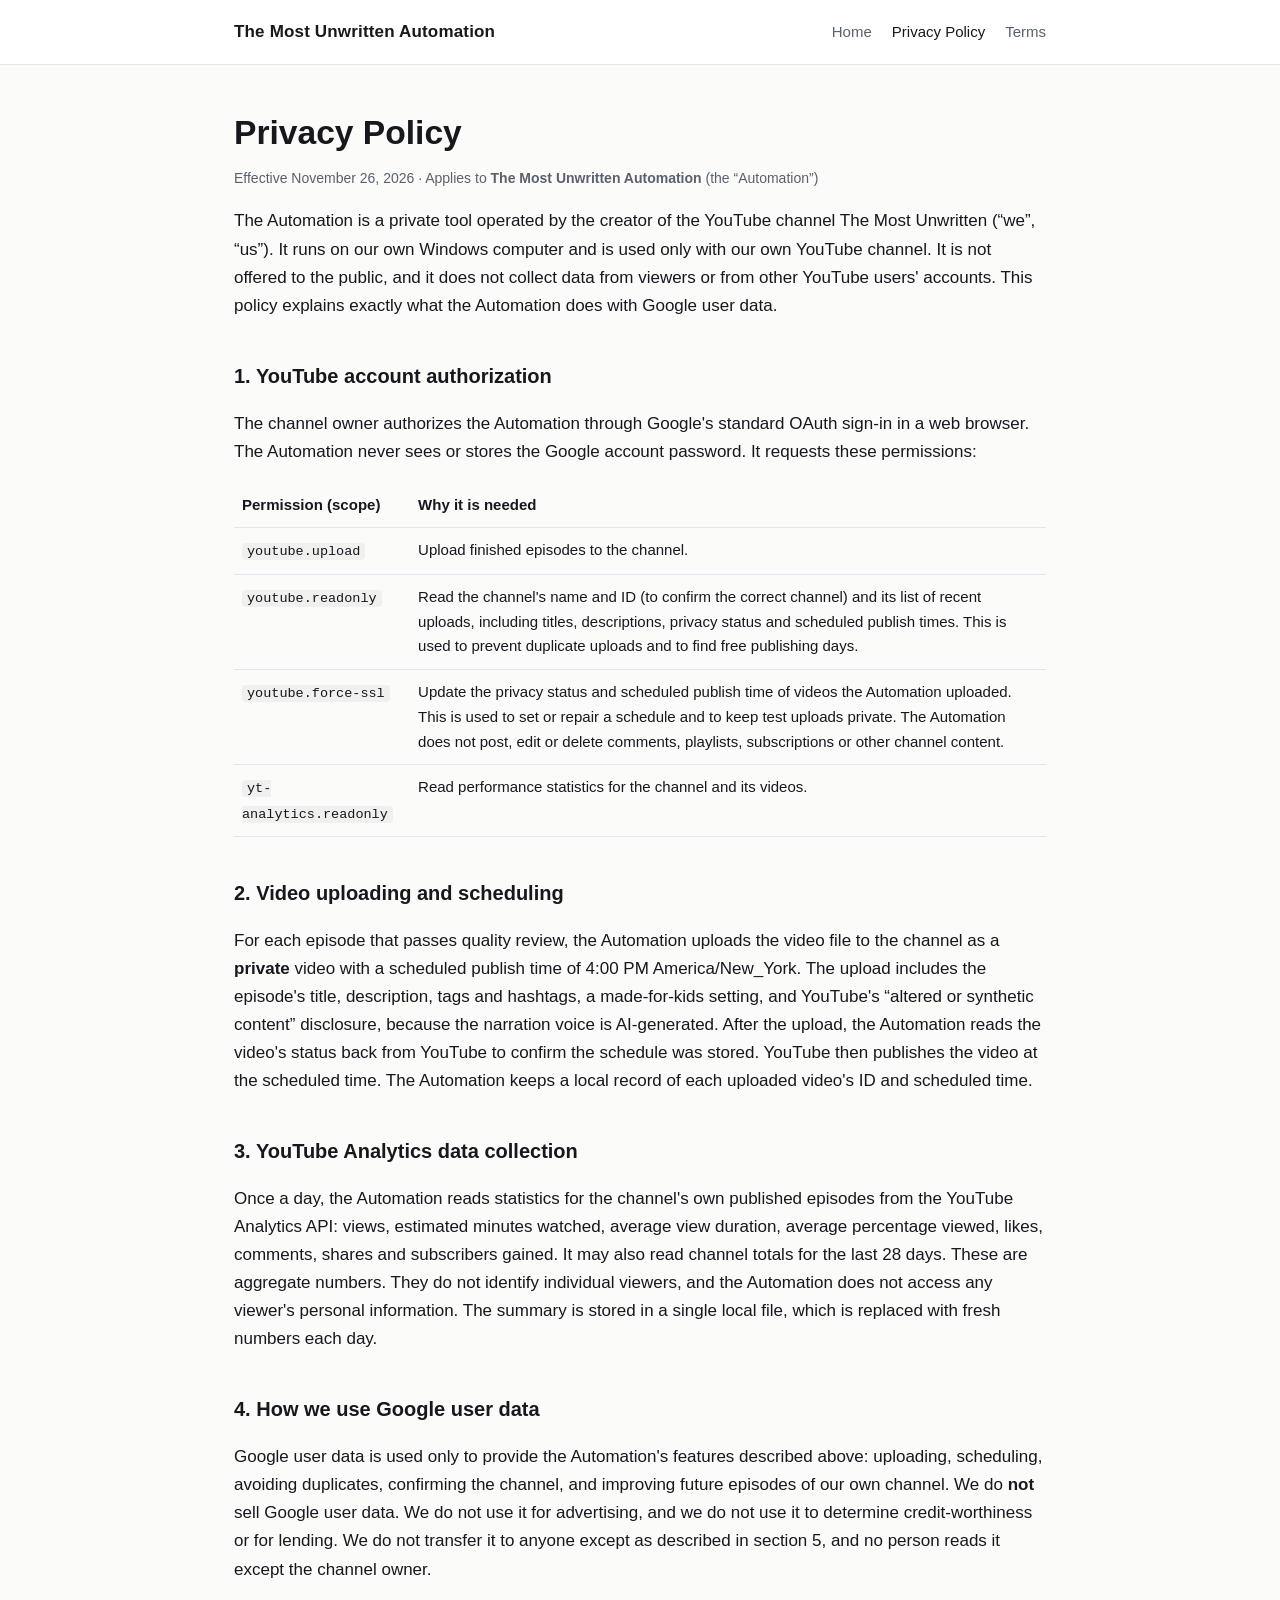
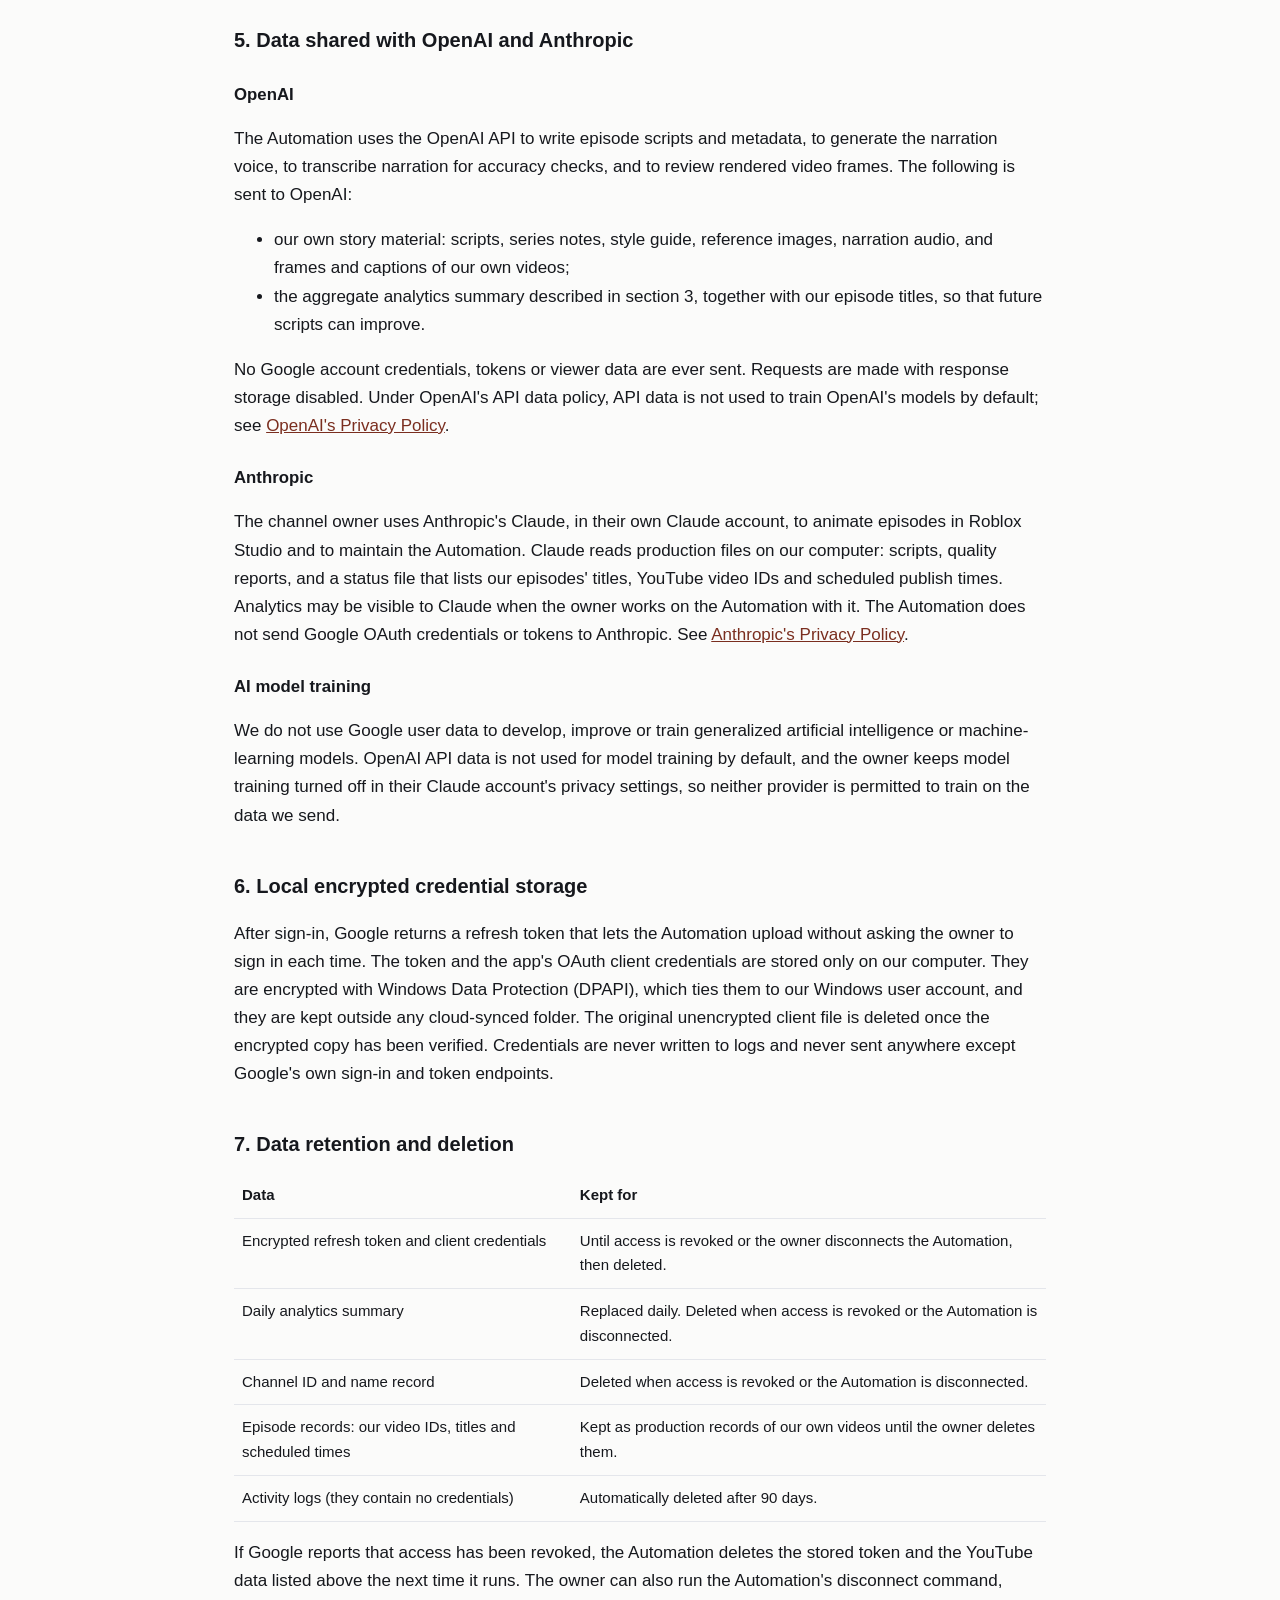
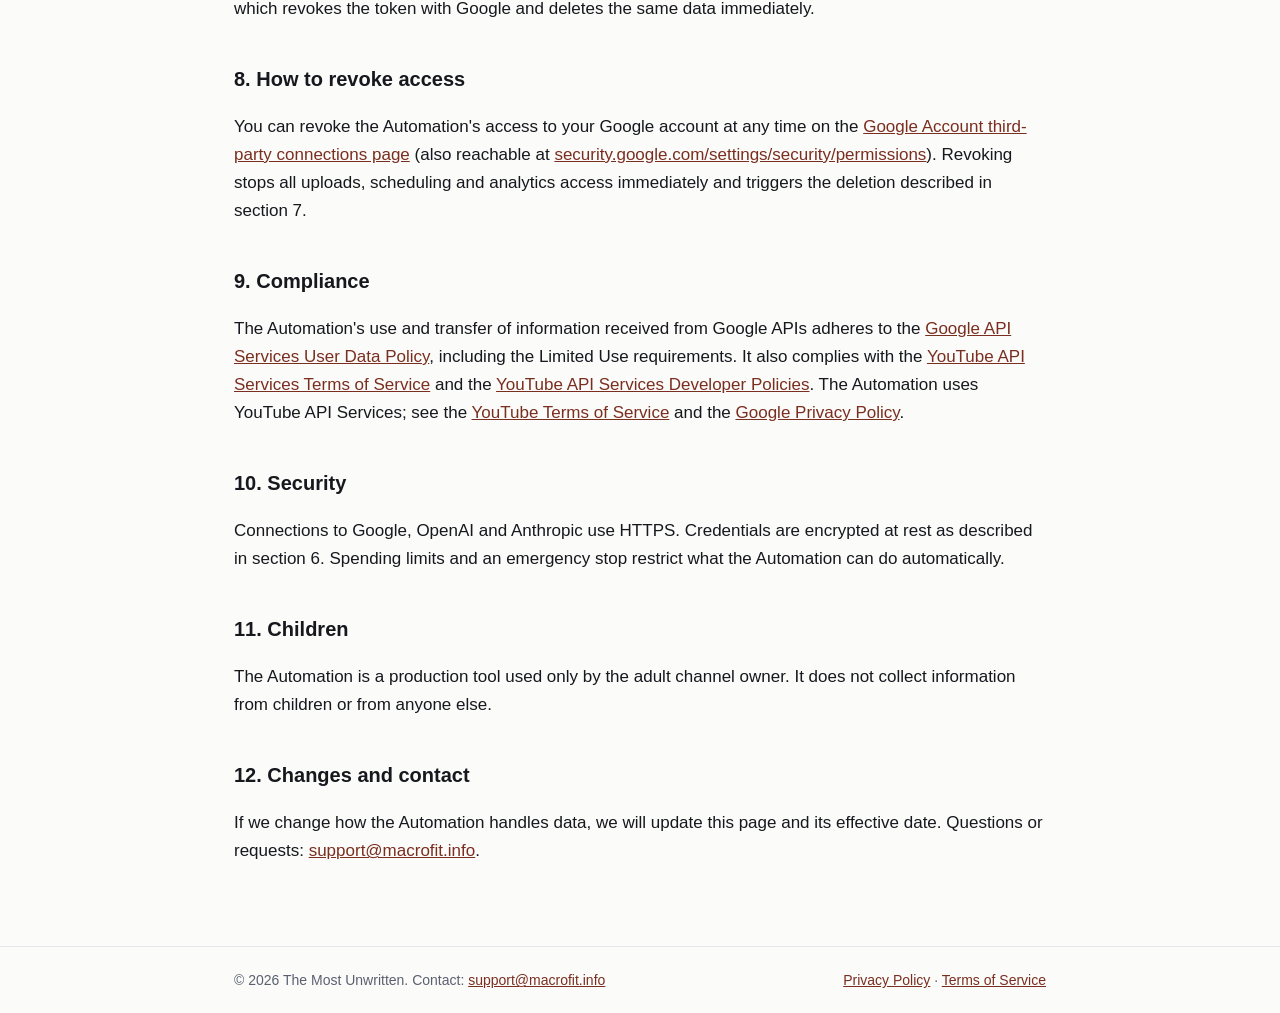
==== privacy.html @ 55de54b1 "Add files via upload" ====
<!DOCTYPE html>
<html lang="en"><head><meta charset="utf-8"><meta name="viewport" content="width=device-width,initial-scale=1"><title>Privacy Policy | The Most Unwritten Automation</title><meta name="description" content="How The Most Unwritten Automation accesses, uses, stores, shares and deletes Google and YouTube user data."><link rel="stylesheet" href="/style.css"><!--GSV--></head><body>
<header><div class="bar"><a class="brand" href="/">The Most Unwritten Automation</a><nav><a href="/">Home</a><a href="/privacy.html" aria-current="page">Privacy Policy</a><a href="/terms.html">Terms</a></nav></div></header>
<main>
<h1>Privacy Policy</h1>
<p class="meta">Effective November 26, 2026 &middot; Applies to <strong>The Most Unwritten Automation</strong> (the &ldquo;Automation&rdquo;)</p>
<p>The Automation is a private tool operated by the creator of the YouTube channel The Most Unwritten (&ldquo;we&rdquo;, &ldquo;us&rdquo;). It runs on our own Windows computer and is used only with our own YouTube channel. It is not offered to the public, and it does not collect data from viewers or from other YouTube users' accounts. This policy explains exactly what the Automation does with Google user data.</p>

<h2>1. YouTube account authorization</h2>
<p>The channel owner authorizes the Automation through Google's standard OAuth sign-in in a web browser. The Automation never sees or stores the Google account password. It requests these permissions:</p>
<table>
<tr><th>Permission (scope)</th><th>Why it is needed</th></tr>
<tr><td><code>youtube.upload</code></td><td>Upload finished episodes to the channel.</td></tr>
<tr><td><code>youtube.readonly</code></td><td>Read the channel's name and ID (to confirm the correct channel) and its list of recent uploads, including titles, descriptions, privacy status and scheduled publish times. This is used to prevent duplicate uploads and to find free publishing days.</td></tr>
<tr><td><code>youtube.force-ssl</code></td><td>Update the privacy status and scheduled publish time of videos the Automation uploaded. This is used to set or repair a schedule and to keep test uploads private. The Automation does not post, edit or delete comments, playlists, subscriptions or other channel content.</td></tr>
<tr><td><code>yt-analytics.readonly</code></td><td>Read performance statistics for the channel and its videos.</td></tr>
</table>

<h2>2. Video uploading and scheduling</h2>
<p>For each episode that passes quality review, the Automation uploads the video file to the channel as a <strong>private</strong> video with a scheduled publish time of 4:00 PM America/New_York. The upload includes the episode's title, description, tags and hashtags, a made-for-kids setting, and YouTube's &ldquo;altered or synthetic content&rdquo; disclosure, because the narration voice is AI-generated. After the upload, the Automation reads the video's status back from YouTube to confirm the schedule was stored. YouTube then publishes the video at the scheduled time. The Automation keeps a local record of each uploaded video's ID and scheduled time.</p>

<h2>3. YouTube Analytics data collection</h2>
<p>Once a day, the Automation reads statistics for the channel's own published episodes from the YouTube Analytics API: views, estimated minutes watched, average view duration, average percentage viewed, likes, comments, shares and subscribers gained. It may also read channel totals for the last 28 days. These are aggregate numbers. They do not identify individual viewers, and the Automation does not access any viewer's personal information. The summary is stored in a single local file, which is replaced with fresh numbers each day.</p>

<h2>4. How we use Google user data</h2>
<p>Google user data is used only to provide the Automation's features described above: uploading, scheduling, avoiding duplicates, confirming the channel, and improving future episodes of our own channel. We do <strong>not</strong> sell Google user data. We do not use it for advertising, and we do not use it to determine credit-worthiness or for lending. We do not transfer it to anyone except as described in section 5, and no person reads it except the channel owner.</p>

<h2>5. Data shared with OpenAI and Anthropic</h2>
<h3>OpenAI</h3>
<p>The Automation uses the OpenAI API to write episode scripts and metadata, to generate the narration voice, to transcribe narration for accuracy checks, and to review rendered video frames. The following is sent to OpenAI:</p>
<ul>
<li>our own story material: scripts, series notes, style guide, reference images, narration audio, and frames and captions of our own videos;</li>
<li>the aggregate analytics summary described in section 3, together with our episode titles, so that future scripts can improve.</li>
</ul>
<p>No Google account credentials, tokens or viewer data are ever sent. Requests are made with response storage disabled. Under OpenAI's API data policy, API data is not used to train OpenAI's models by default; see <a href="https://openai.com/policies/privacy-policy">OpenAI's Privacy Policy</a>.</p>
<h3>Anthropic</h3>
<p>The channel owner uses Anthropic's Claude, in their own Claude account, to animate episodes in Roblox Studio and to maintain the Automation. Claude reads production files on our computer: scripts, quality reports, and a status file that lists our episodes' titles, YouTube video IDs and scheduled publish times. Analytics may be visible to Claude when the owner works on the Automation with it. The Automation does not send Google OAuth credentials or tokens to Anthropic. See <a href="https://www.anthropic.com/legal/privacy">Anthropic's Privacy Policy</a>.</p>
<h3>AI model training</h3>
<p>We do not use Google user data to develop, improve or train generalized artificial intelligence or machine-learning models. OpenAI API data is not used for model training by default, and the owner keeps model training turned off in their Claude account's privacy settings, so neither provider is permitted to train on the data we send.</p>

<h2>6. Local encrypted credential storage</h2>
<p>After sign-in, Google returns a refresh token that lets the Automation upload without asking the owner to sign in each time. The token and the app's OAuth client credentials are stored only on our computer. They are encrypted with Windows Data Protection (DPAPI), which ties them to our Windows user account, and they are kept outside any cloud-synced folder. The original unencrypted client file is deleted once the encrypted copy has been verified. Credentials are never written to logs and never sent anywhere except Google's own sign-in and token endpoints.</p>

<h2>7. Data retention and deletion</h2>
<table>
<tr><th>Data</th><th>Kept for</th></tr>
<tr><td>Encrypted refresh token and client credentials</td><td>Until access is revoked or the owner disconnects the Automation, then deleted.</td></tr>
<tr><td>Daily analytics summary</td><td>Replaced daily. Deleted when access is revoked or the Automation is disconnected.</td></tr>
<tr><td>Channel ID and name record</td><td>Deleted when access is revoked or the Automation is disconnected.</td></tr>
<tr><td>Episode records: our video IDs, titles and scheduled times</td><td>Kept as production records of our own videos until the owner deletes them.</td></tr>
<tr><td>Activity logs (they contain no credentials)</td><td>Automatically deleted after 90 days.</td></tr>
</table>
<p>If Google reports that access has been revoked, the Automation deletes the stored token and the YouTube data listed above the next time it runs. The owner can also run the Automation's disconnect command, which revokes the token with Google and deletes the same data immediately.</p>

<h2>8. How to revoke access</h2>
<p>You can revoke the Automation's access to your Google account at any time on the <a href="https://myaccount.google.com/connections">Google Account third-party connections page</a> (also reachable at <a href="https://security.google.com/settings/security/permissions">security.google.com/settings/security/permissions</a>). Revoking stops all uploads, scheduling and analytics access immediately and triggers the deletion described in section 7.</p>

<h2>9. Compliance</h2>
<p>The Automation's use and transfer of information received from Google APIs adheres to the <a href="https://developers.google.com/terms/api-services-user-data-policy">Google API Services User Data Policy</a>, including the Limited Use requirements. It also complies with the <a href="https://developers.google.com/youtube/terms/api-services-terms-of-service">YouTube API Services Terms of Service</a> and the <a href="https://developers.google.com/youtube/terms/developer-policies">YouTube API Services Developer Policies</a>. The Automation uses YouTube API Services; see the <a href="https://www.youtube.com/t/terms">YouTube Terms of Service</a> and the <a href="https://policies.google.com/privacy">Google Privacy Policy</a>.</p>

<h2>10. Security</h2>
<p>Connections to Google, OpenAI and Anthropic use HTTPS. Credentials are encrypted at rest as described in section 6. Spending limits and an emergency stop restrict what the Automation can do automatically.</p>

<h2>11. Children</h2>
<p>The Automation is a production tool used only by the adult channel owner. It does not collect information from children or from anyone else.</p>

<h2>12. Changes and contact</h2>
<p>If we change how the Automation handles data, we will update this page and its effective date. Questions or requests: <a href="mailto:support@macrofit.info">support@macrofit.info</a>.</p>

</main>
<footer><div class="bar"><span>&copy; 2026 The Most Unwritten. Contact: <a href="mailto:support@macrofit.info">support@macrofit.info</a></span><span><a href="/privacy.html">Privacy Policy</a> &middot; <a href="/terms.html">Terms of Service</a></span></div></footer>
</body></html>
---- style.css ----
:root{--ink:#16181d;--muted:#5b6070;--line:#e4e6eb;--bg:#fbfbfa;--accent:#7a2e1f}
*{box-sizing:border-box}html{-webkit-text-size-adjust:100%}
body{margin:0;background:var(--bg);color:var(--ink);font:17px/1.65 -apple-system,BlinkMacSystemFont,"Segoe UI",Roboto,Helvetica,Arial,sans-serif}
a{color:var(--accent)}a:hover{text-decoration:none}
header{border-bottom:1px solid var(--line);background:#fff}
.bar{max-width:860px;margin:0 auto;padding:18px 24px;display:flex;justify-content:space-between;align-items:center;gap:16px;flex-wrap:wrap}
.brand{font-weight:700;letter-spacing:.01em;color:var(--ink);text-decoration:none}
nav a{margin-left:20px;color:var(--muted);text-decoration:none;font-size:15px}nav a:hover,nav a[aria-current]{color:var(--ink)}
main{max-width:860px;margin:0 auto;padding:48px 24px 64px}
h1{font-size:2.1rem;line-height:1.2;margin:0 0 12px}h2{font-size:1.25rem;margin:40px 0 8px}h3{font-size:1.05rem;margin:24px 0 4px}
.lede{font-size:1.15rem;color:var(--muted);max-width:40em}
.meta{color:var(--muted);font-size:14px}
.grid{display:grid;grid-template-columns:repeat(auto-fit,minmax(230px,1fr));gap:16px;margin:28px 0}
.card{background:#fff;border:1px solid var(--line);border-radius:10px;padding:18px 20px}.card h3{margin-top:0}
table{border-collapse:collapse;width:100%;font-size:15px;margin:12px 0}th,td{text-align:left;vertical-align:top;border-bottom:1px solid var(--line);padding:10px 8px}th{font-weight:600}
code{font-size:.9em;background:#f0f0ee;padding:1px 5px;border-radius:4px}
footer{border-top:1px solid var(--line);color:var(--muted);font-size:14px}footer .bar{padding:22px 24px}
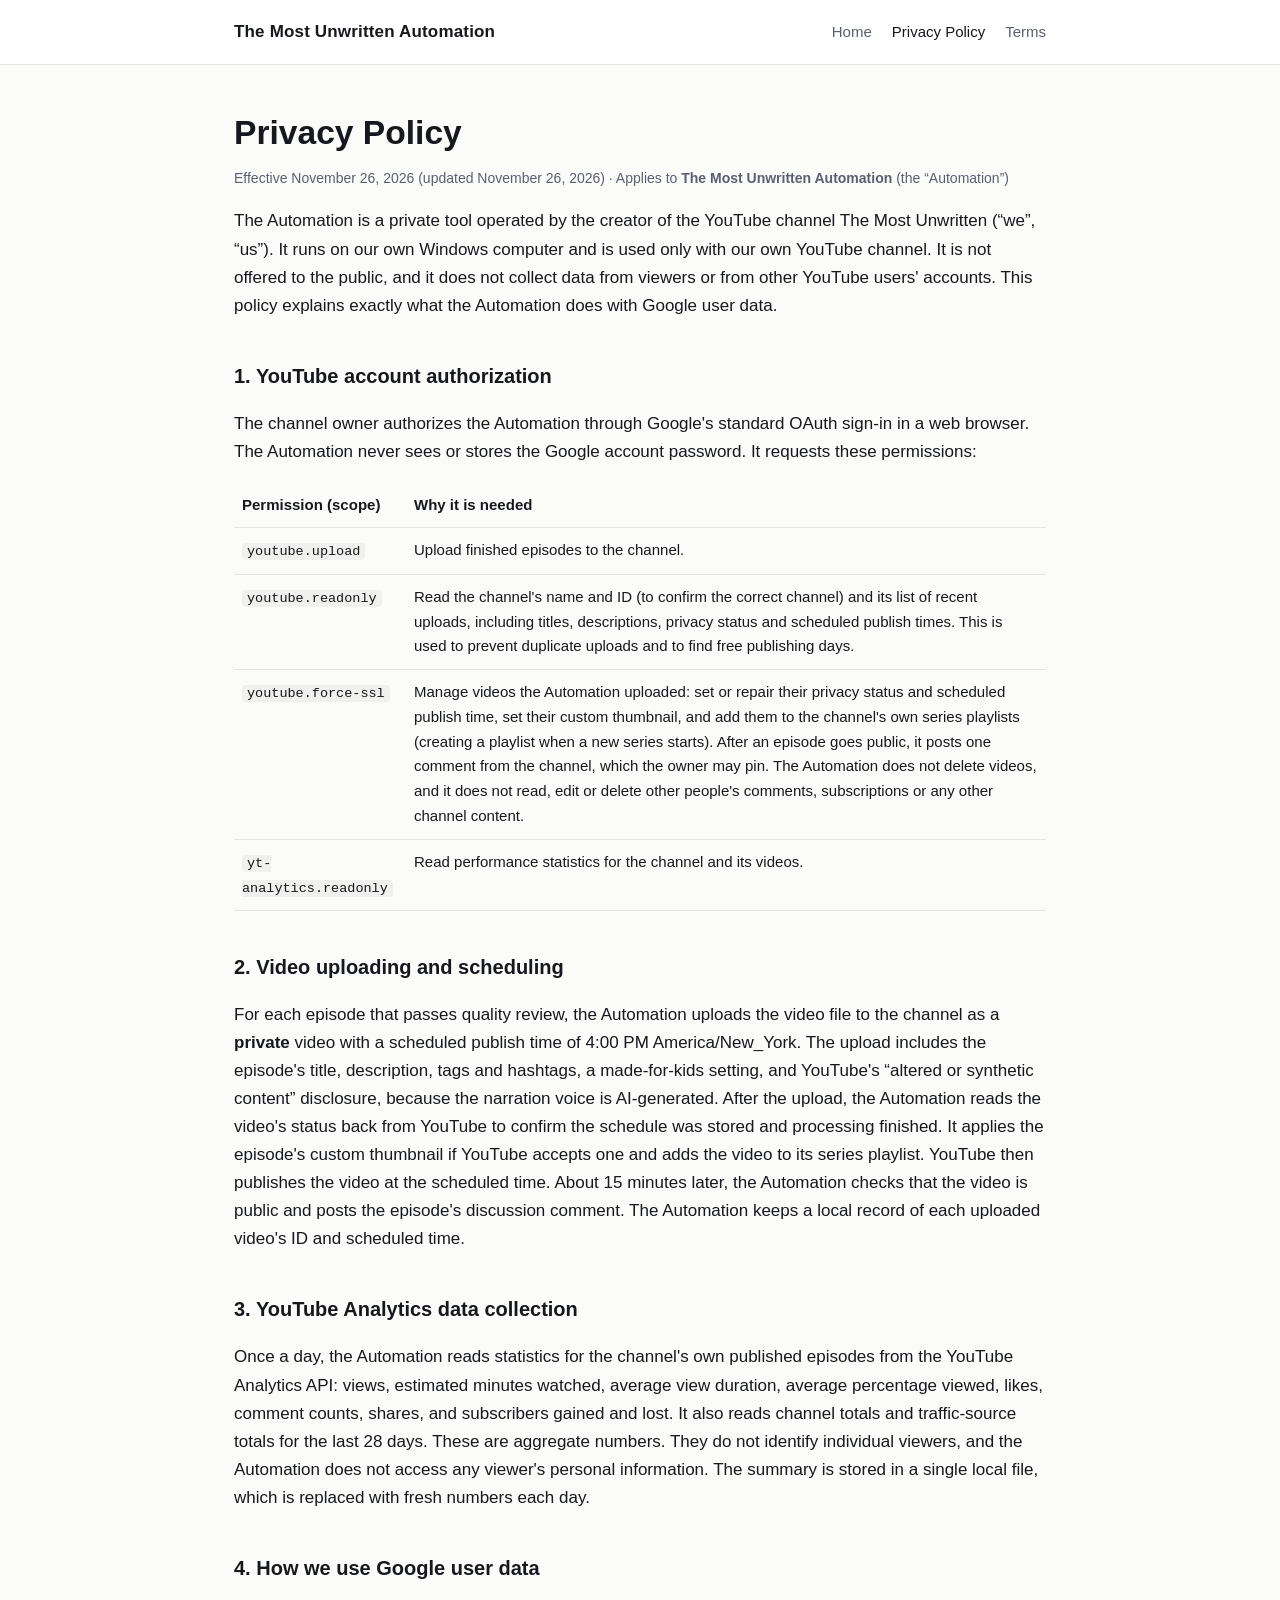
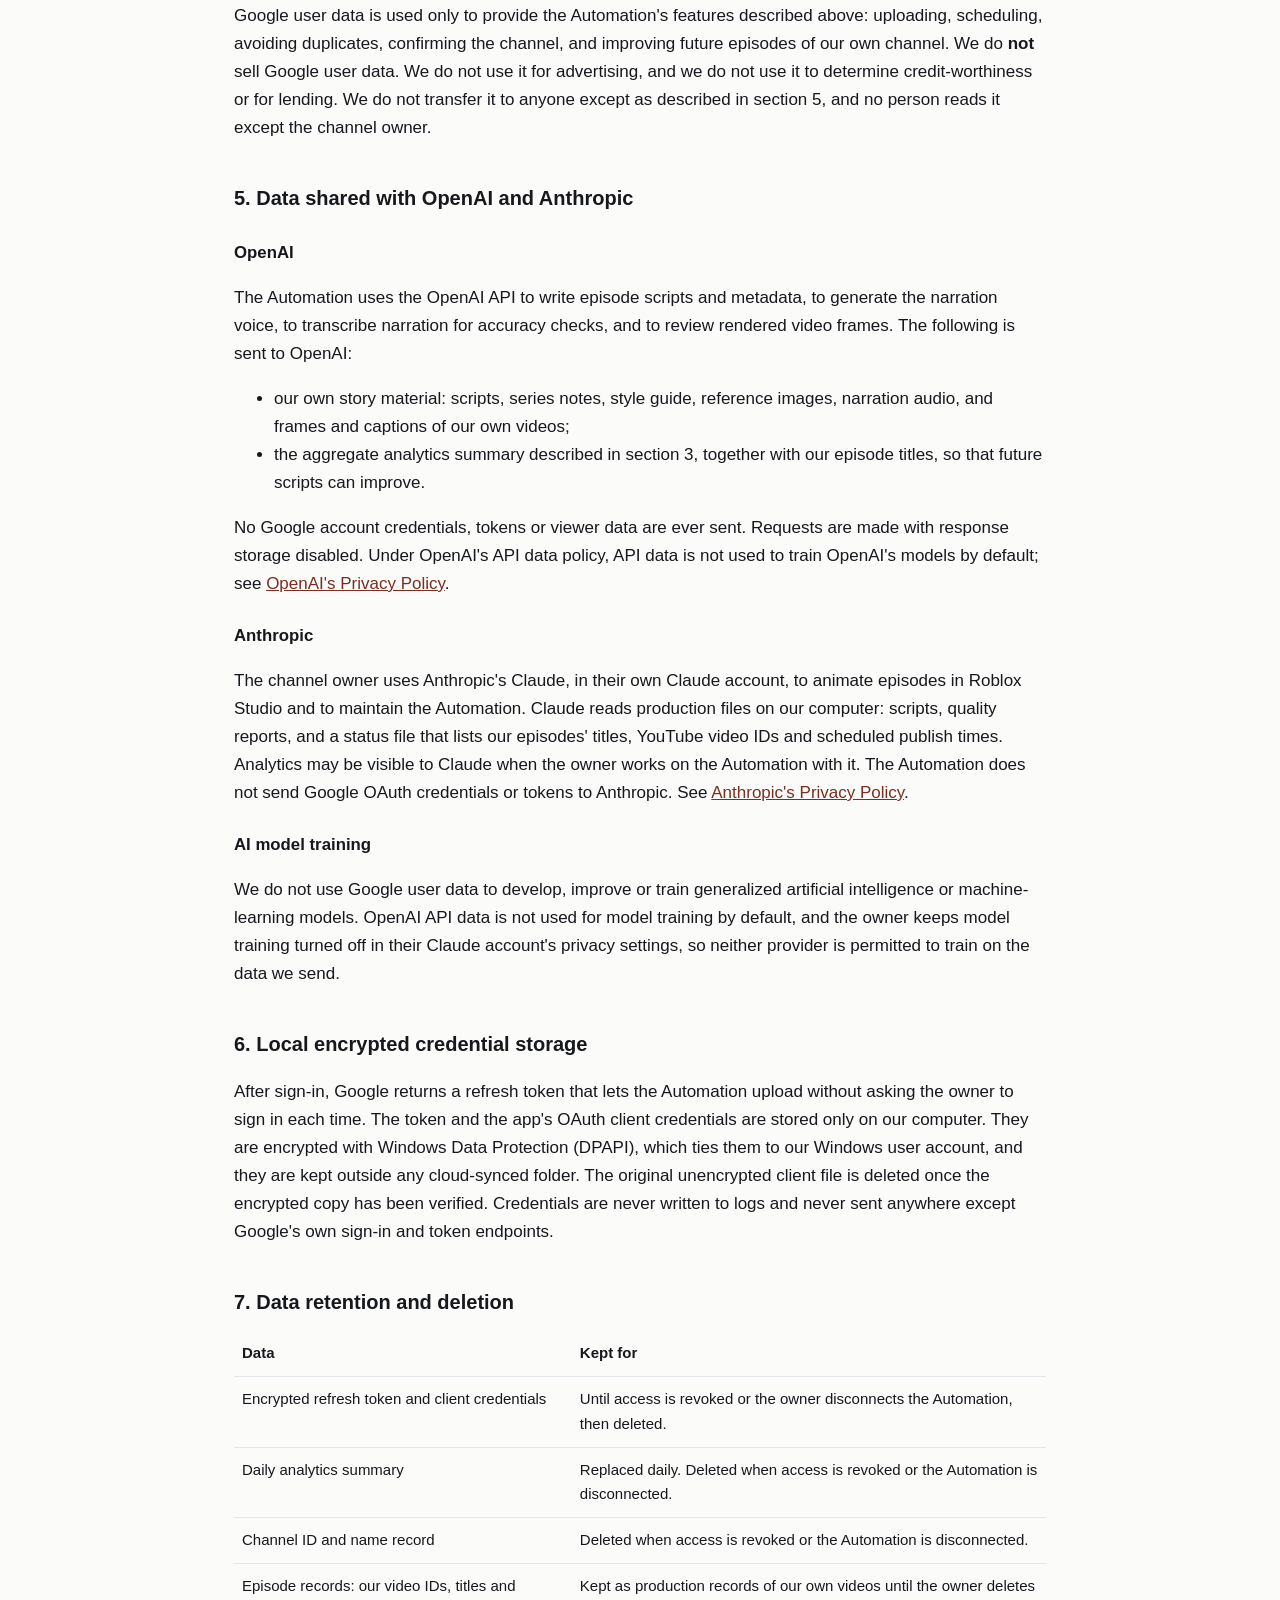
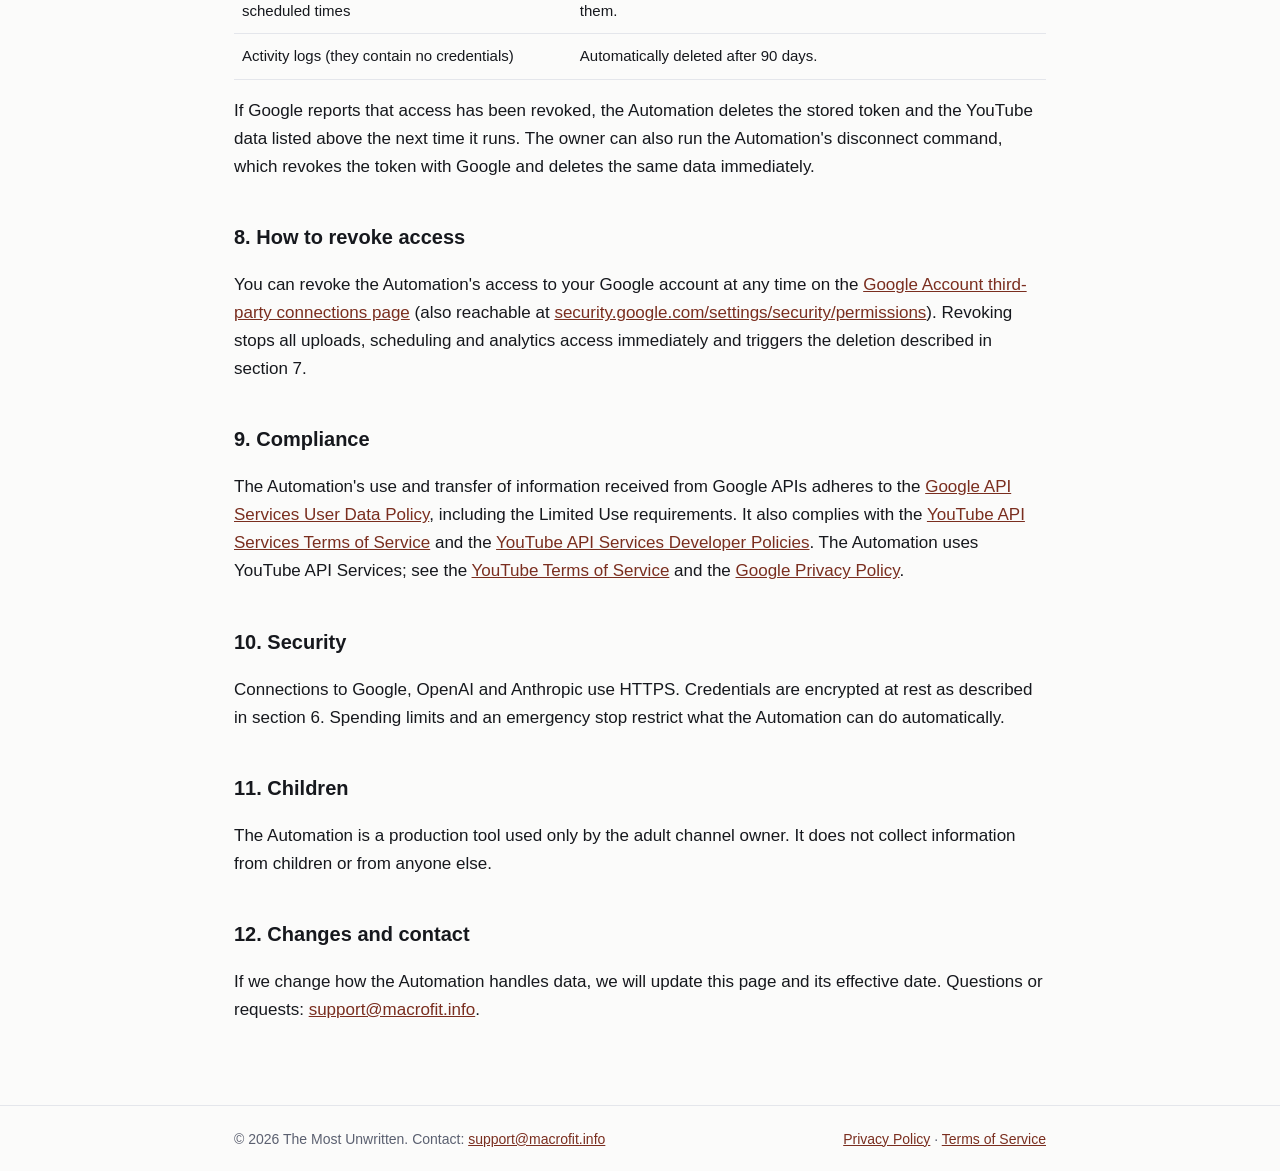
==== commit f8a47f39: "Add files via upload" ====
--- a/privacy.html
+++ b/privacy.html
@@ -3,7 +3,7 @@
 <header><div class="bar"><a class="brand" href="/">The Most Unwritten Automation</a><nav><a href="/">Home</a><a href="/privacy.html" aria-current="page">Privacy Policy</a><a href="/terms.html">Terms</a></nav></div></header>
 <main>
 <h1>Privacy Policy</h1>
-<p class="meta">Effective November 26, 2026 &middot; Applies to <strong>The Most Unwritten Automation</strong> (the &ldquo;Automation&rdquo;)</p>
+<p class="meta">Effective November 26, 2026 (updated November 26, 2026) &middot; Applies to <strong>The Most Unwritten Automation</strong> (the &ldquo;Automation&rdquo;)</p>
 <p>The Automation is a private tool operated by the creator of the YouTube channel The Most Unwritten (&ldquo;we&rdquo;, &ldquo;us&rdquo;). It runs on our own Windows computer and is used only with our own YouTube channel. It is not offered to the public, and it does not collect data from viewers or from other YouTube users' accounts. This policy explains exactly what the Automation does with Google user data.</p>
 
 <h2>1. YouTube account authorization</h2>
@@ -12,15 +12,15 @@
 <tr><th>Permission (scope)</th><th>Why it is needed</th></tr>
 <tr><td><code>youtube.upload</code></td><td>Upload finished episodes to the channel.</td></tr>
 <tr><td><code>youtube.readonly</code></td><td>Read the channel's name and ID (to confirm the correct channel) and its list of recent uploads, including titles, descriptions, privacy status and scheduled publish times. This is used to prevent duplicate uploads and to find free publishing days.</td></tr>
-<tr><td><code>youtube.force-ssl</code></td><td>Update the privacy status and scheduled publish time of videos the Automation uploaded. This is used to set or repair a schedule and to keep test uploads private. The Automation does not post, edit or delete comments, playlists, subscriptions or other channel content.</td></tr>
+<tr><td><code>youtube.force-ssl</code></td><td>Manage videos the Automation uploaded: set or repair their privacy status and scheduled publish time, set their custom thumbnail, and add them to the channel's own series playlists (creating a playlist when a new series starts). After an episode goes public, it posts one comment from the channel, which the owner may pin. The Automation does not delete videos, and it does not read, edit or delete other people's comments, subscriptions or any other channel content.</td></tr>
 <tr><td><code>yt-analytics.readonly</code></td><td>Read performance statistics for the channel and its videos.</td></tr>
 </table>
 
 <h2>2. Video uploading and scheduling</h2>
-<p>For each episode that passes quality review, the Automation uploads the video file to the channel as a <strong>private</strong> video with a scheduled publish time of 4:00 PM America/New_York. The upload includes the episode's title, description, tags and hashtags, a made-for-kids setting, and YouTube's &ldquo;altered or synthetic content&rdquo; disclosure, because the narration voice is AI-generated. After the upload, the Automation reads the video's status back from YouTube to confirm the schedule was stored. YouTube then publishes the video at the scheduled time. The Automation keeps a local record of each uploaded video's ID and scheduled time.</p>
+<p>For each episode that passes quality review, the Automation uploads the video file to the channel as a <strong>private</strong> video with a scheduled publish time of 4:00 PM America/New_York. The upload includes the episode's title, description, tags and hashtags, a made-for-kids setting, and YouTube's &ldquo;altered or synthetic content&rdquo; disclosure, because the narration voice is AI-generated. After the upload, the Automation reads the video's status back from YouTube to confirm the schedule was stored and processing finished. It applies the episode's custom thumbnail if YouTube accepts one and adds the video to its series playlist. YouTube then publishes the video at the scheduled time. About 15 minutes later, the Automation checks that the video is public and posts the episode's discussion comment. The Automation keeps a local record of each uploaded video's ID and scheduled time.</p>
 
 <h2>3. YouTube Analytics data collection</h2>
-<p>Once a day, the Automation reads statistics for the channel's own published episodes from the YouTube Analytics API: views, estimated minutes watched, average view duration, average percentage viewed, likes, comments, shares and subscribers gained. It may also read channel totals for the last 28 days. These are aggregate numbers. They do not identify individual viewers, and the Automation does not access any viewer's personal information. The summary is stored in a single local file, which is replaced with fresh numbers each day.</p>
+<p>Once a day, the Automation reads statistics for the channel's own published episodes from the YouTube Analytics API: views, estimated minutes watched, average view duration, average percentage viewed, likes, comment counts, shares, and subscribers gained and lost. It also reads channel totals and traffic-source totals for the last 28 days. These are aggregate numbers. They do not identify individual viewers, and the Automation does not access any viewer's personal information. The summary is stored in a single local file, which is replaced with fresh numbers each day.</p>
 
 <h2>4. How we use Google user data</h2>
 <p>Google user data is used only to provide the Automation's features described above: uploading, scheduling, avoiding duplicates, confirming the channel, and improving future episodes of our own channel. We do <strong>not</strong> sell Google user data. We do not use it for advertising, and we do not use it to determine credit-worthiness or for lending. We do not transfer it to anyone except as described in section 5, and no person reads it except the channel owner.</p>
